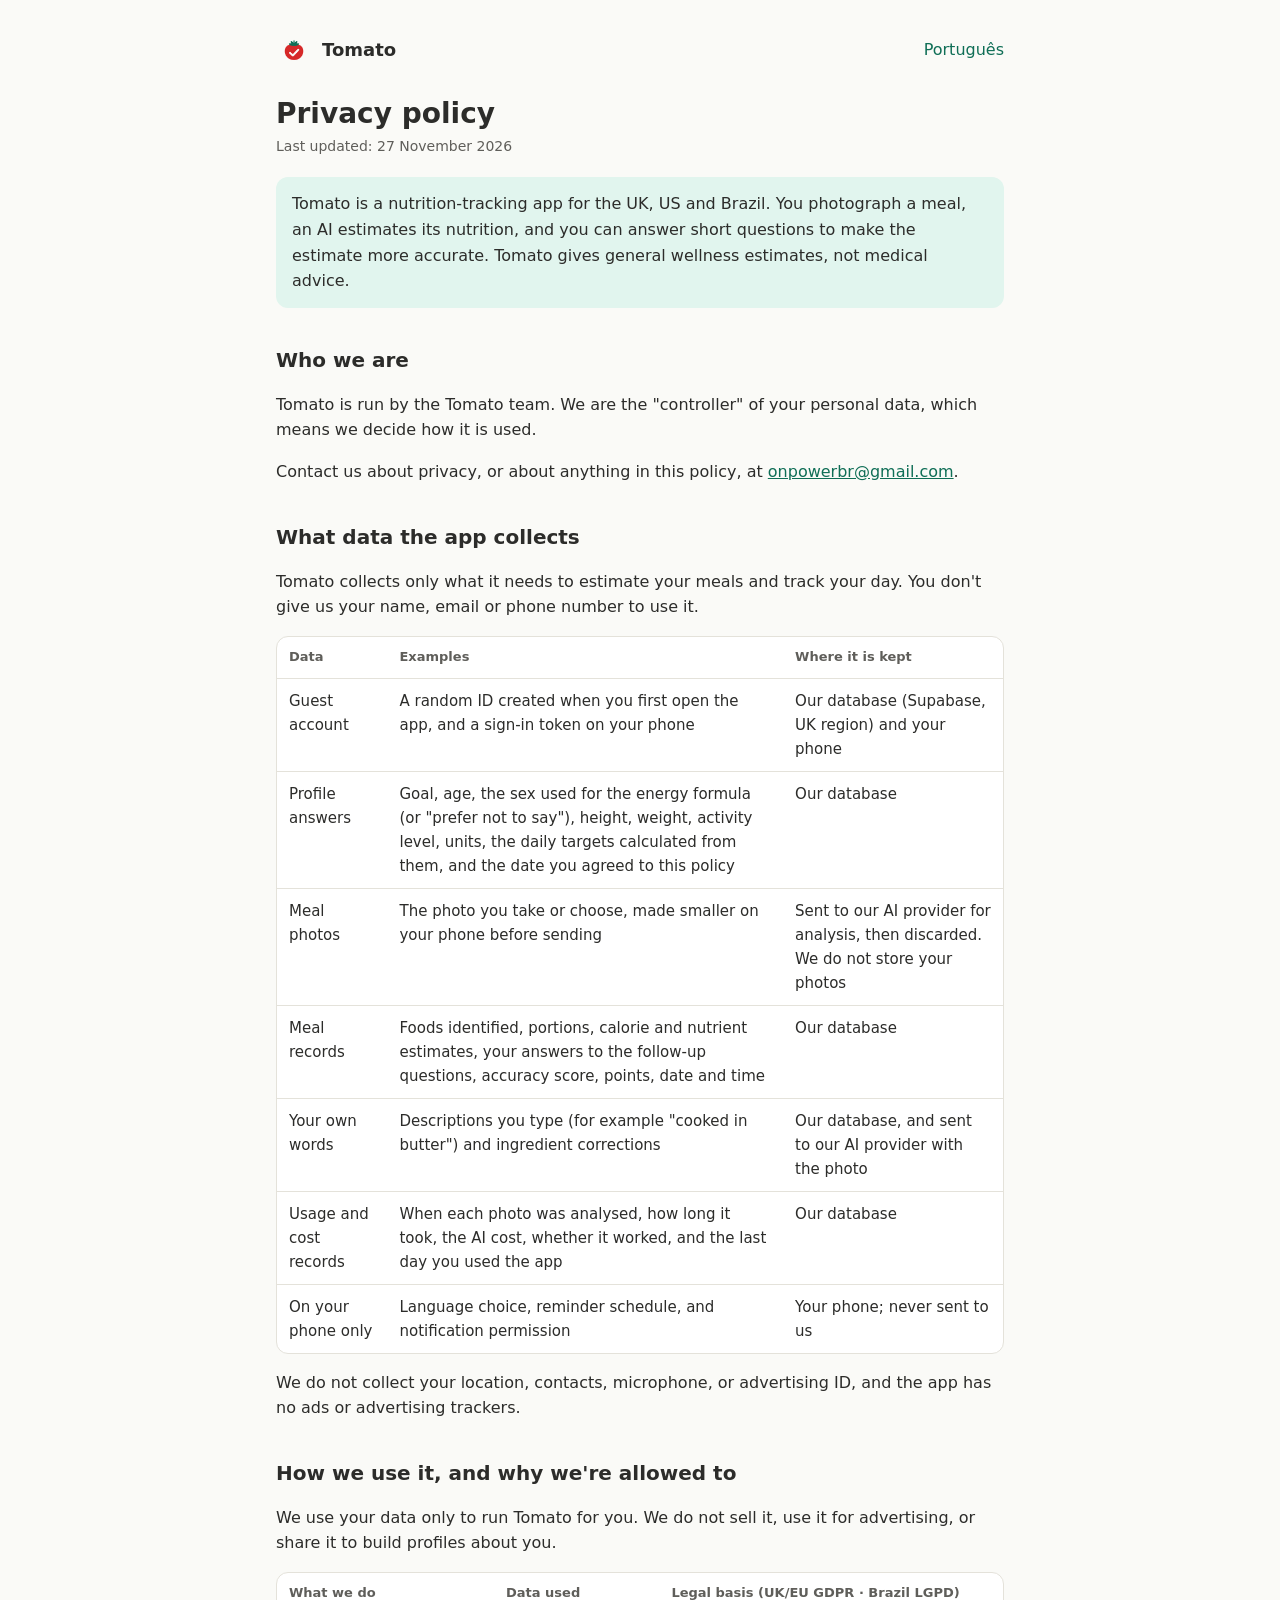
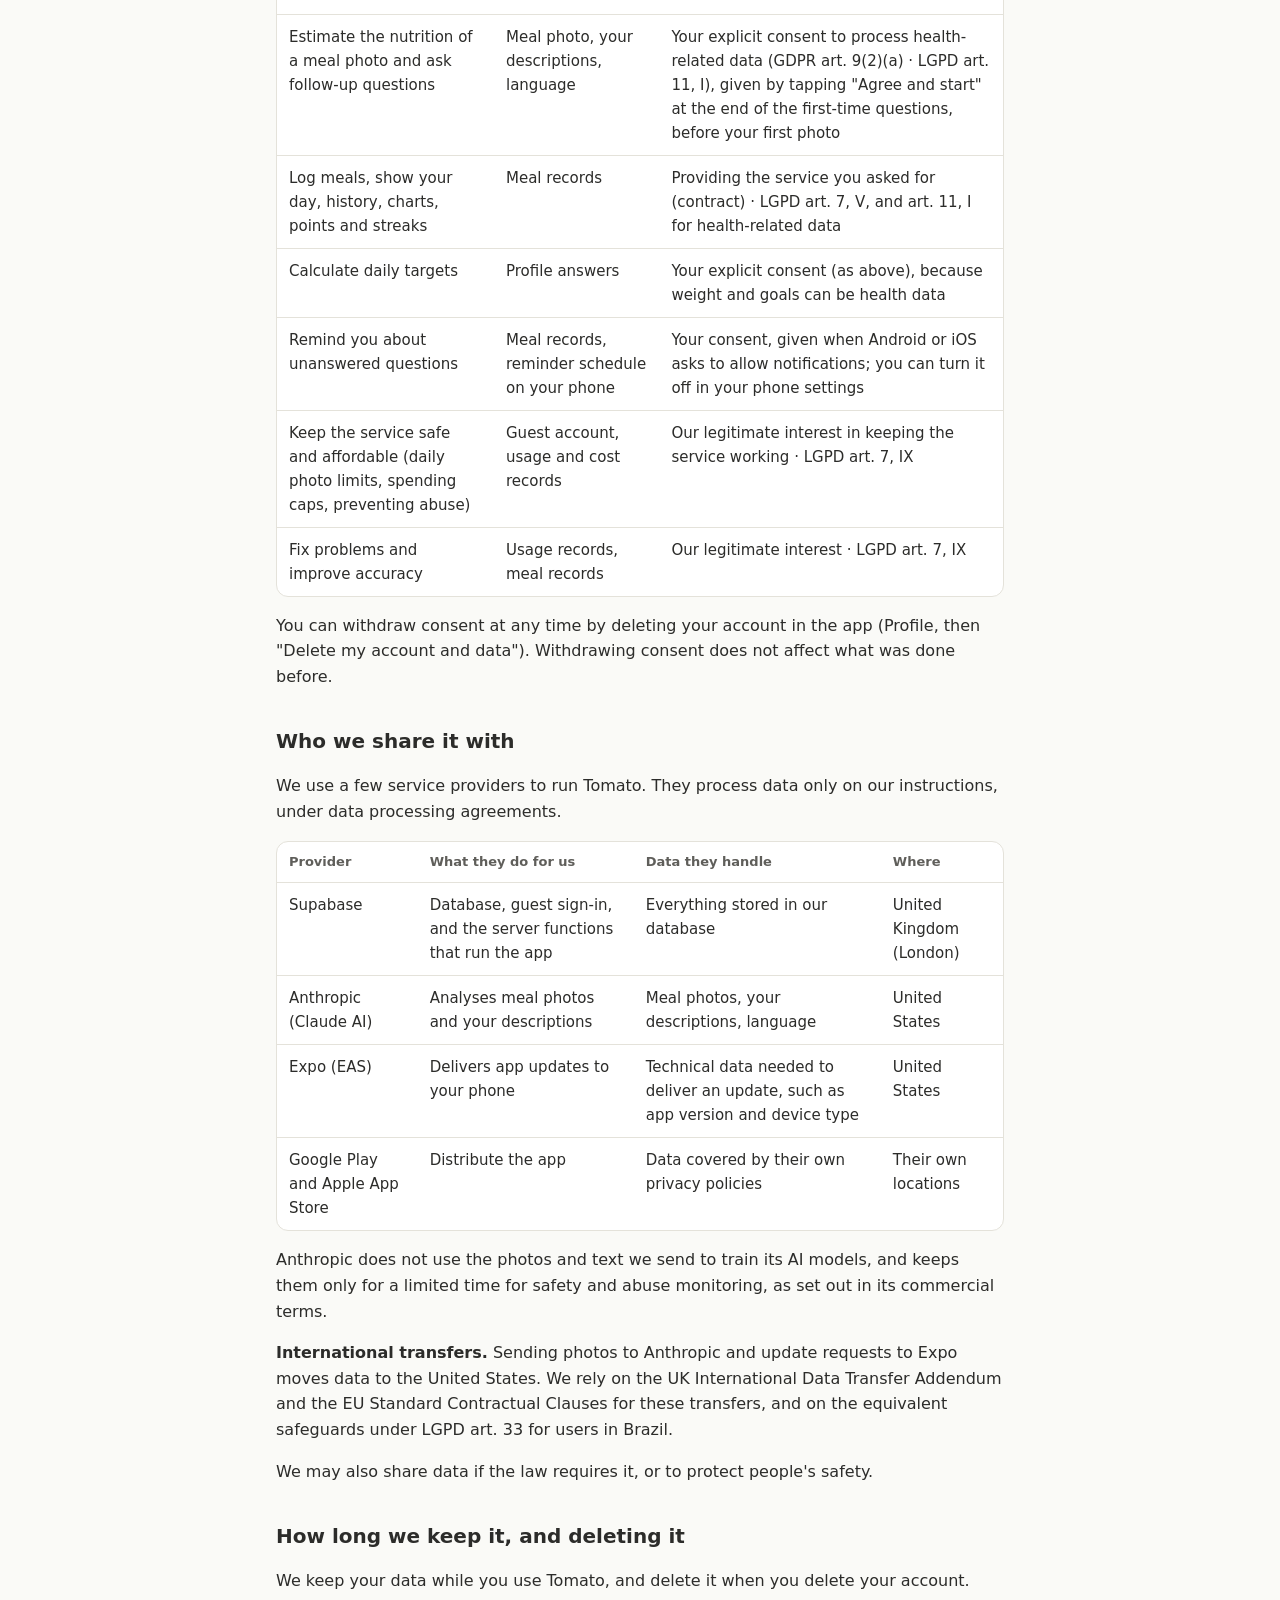
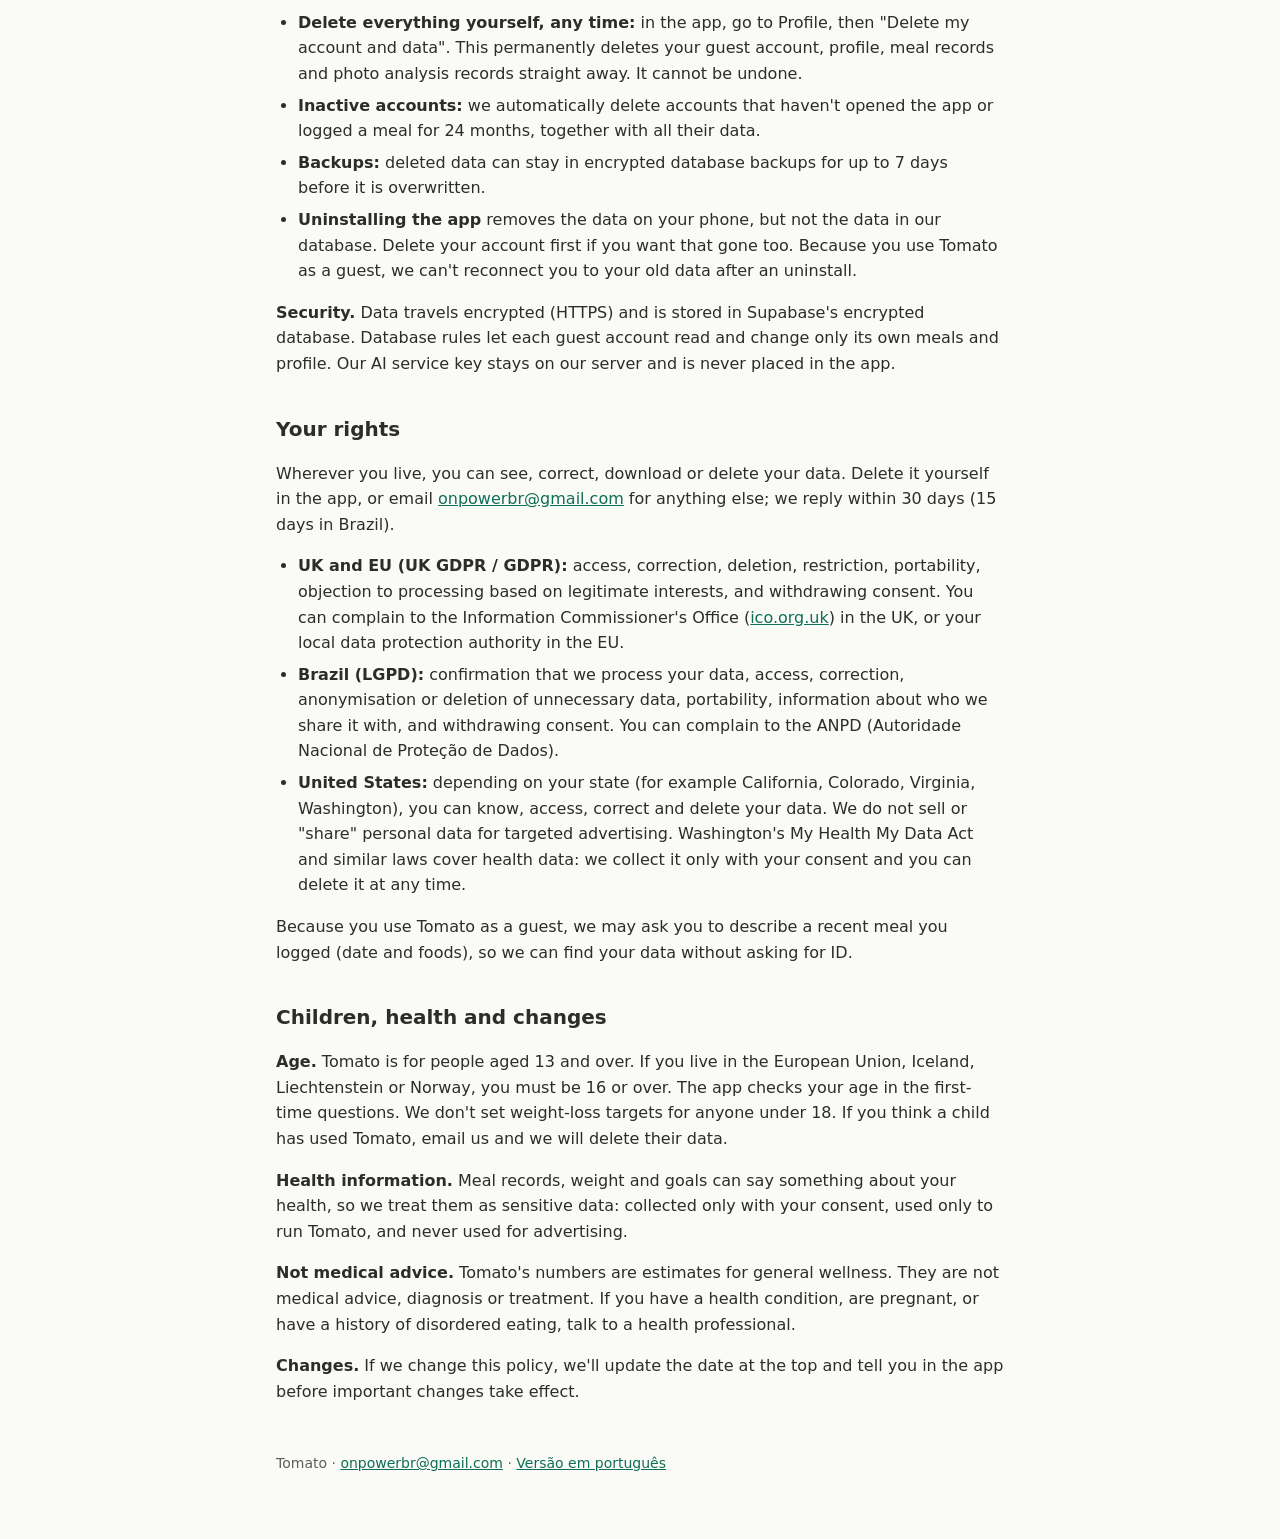
==== privacy/index.html @ 161c78fc "Publish the Tomato privacy policy (English and Brazilian Portuguese)" ====
<!doctype html>
<html lang="en">
<head>
<meta charset="utf-8">
<meta name="viewport" content="width=device-width, initial-scale=1">
<title>Tomato privacy policy</title>
<meta name="description" content="How the Tomato nutrition app collects, uses and protects your data.">
<link rel="icon" href="icon.png">
<link rel="stylesheet" href="style.css">
</head>
<body>
<main>
<header>
  <div class="brand"><img src="icon.png" alt="">Tomato</div>
  <div class="lang"><a href="pt.html" hreflang="pt-BR">Português</a></div>
</header>

<h1>Privacy policy</h1>
<p class="updated">Last updated: 27 November 2026</p>

<p class="lead">Tomato is a nutrition-tracking app for the UK, US and Brazil. You photograph a meal, an AI estimates its nutrition, and you can answer short questions to make the estimate more accurate. Tomato gives general wellness estimates, not medical advice.</p>

<h2>Who we are</h2>
<p>Tomato is run by the Tomato team. We are the "controller" of your personal data, which means we decide how it is used.</p>
<p>Contact us about privacy, or about anything in this policy, at <a href="mailto:onpowerbr@gmail.com">onpowerbr@gmail.com</a>.</p>

<h2>What data the app collects</h2>
<p>Tomato collects only what it needs to estimate your meals and track your day. You don't give us your name, email or phone number to use it.</p>
<div class="table-wrap"><table>
<thead><tr><th>Data</th><th>Examples</th><th>Where it is kept</th></tr></thead>
<tbody>
<tr><td>Guest account</td><td>A random ID created when you first open the app, and a sign-in token on your phone</td><td>Our database (Supabase, UK region) and your phone</td></tr>
<tr><td>Profile answers</td><td>Goal, age, the sex used for the energy formula (or "prefer not to say"), height, weight, activity level, units, the daily targets calculated from them, and the date you agreed to this policy</td><td>Our database</td></tr>
<tr><td>Meal photos</td><td>The photo you take or choose, made smaller on your phone before sending</td><td>Sent to our AI provider for analysis, then discarded. We do not store your photos</td></tr>
<tr><td>Meal records</td><td>Foods identified, portions, calorie and nutrient estimates, your answers to the follow-up questions, accuracy score, points, date and time</td><td>Our database</td></tr>
<tr><td>Your own words</td><td>Descriptions you type (for example "cooked in butter") and ingredient corrections</td><td>Our database, and sent to our AI provider with the photo</td></tr>
<tr><td>Usage and cost records</td><td>When each photo was analysed, how long it took, the AI cost, whether it worked, and the last day you used the app</td><td>Our database</td></tr>
<tr><td>On your phone only</td><td>Language choice, reminder schedule, and notification permission</td><td>Your phone; never sent to us</td></tr>
</tbody></table></div>
<p>We do not collect your location, contacts, microphone, or advertising ID, and the app has no ads or advertising trackers.</p>

<h2>How we use it, and why we're allowed to</h2>
<p>We use your data only to run Tomato for you. We do not sell it, use it for advertising, or share it to build profiles about you.</p>
<div class="table-wrap"><table>
<thead><tr><th>What we do</th><th>Data used</th><th>Legal basis (UK/EU GDPR · Brazil LGPD)</th></tr></thead>
<tbody>
<tr><td>Estimate the nutrition of a meal photo and ask follow-up questions</td><td>Meal photo, your descriptions, language</td><td>Your explicit consent to process health-related data (GDPR art. 9(2)(a) · LGPD art. 11, I), given by tapping "Agree and start" at the end of the first-time questions, before your first photo</td></tr>
<tr><td>Log meals, show your day, history, charts, points and streaks</td><td>Meal records</td><td>Providing the service you asked for (contract) · LGPD art. 7, V, and art. 11, I for health-related data</td></tr>
<tr><td>Calculate daily targets</td><td>Profile answers</td><td>Your explicit consent (as above), because weight and goals can be health data</td></tr>
<tr><td>Remind you about unanswered questions</td><td>Meal records, reminder schedule on your phone</td><td>Your consent, given when Android or iOS asks to allow notifications; you can turn it off in your phone settings</td></tr>
<tr><td>Keep the service safe and affordable (daily photo limits, spending caps, preventing abuse)</td><td>Guest account, usage and cost records</td><td>Our legitimate interest in keeping the service working · LGPD art. 7, IX</td></tr>
<tr><td>Fix problems and improve accuracy</td><td>Usage records, meal records</td><td>Our legitimate interest · LGPD art. 7, IX</td></tr>
</tbody></table></div>
<p>You can withdraw consent at any time by deleting your account in the app (Profile, then "Delete my account and data"). Withdrawing consent does not affect what was done before.</p>

<h2>Who we share it with</h2>
<p>We use a few service providers to run Tomato. They process data only on our instructions, under data processing agreements.</p>
<div class="table-wrap"><table>
<thead><tr><th>Provider</th><th>What they do for us</th><th>Data they handle</th><th>Where</th></tr></thead>
<tbody>
<tr><td>Supabase</td><td>Database, guest sign-in, and the server functions that run the app</td><td>Everything stored in our database</td><td>United Kingdom (London)</td></tr>
<tr><td>Anthropic (Claude AI)</td><td>Analyses meal photos and your descriptions</td><td>Meal photos, your descriptions, language</td><td>United States</td></tr>
<tr><td>Expo (EAS)</td><td>Delivers app updates to your phone</td><td>Technical data needed to deliver an update, such as app version and device type</td><td>United States</td></tr>
<tr><td>Google Play and Apple App Store</td><td>Distribute the app</td><td>Data covered by their own privacy policies</td><td>Their own locations</td></tr>
</tbody></table></div>
<p>Anthropic does not use the photos and text we send to train its AI models, and keeps them only for a limited time for safety and abuse monitoring, as set out in its commercial terms.</p>
<p><strong>International transfers.</strong> Sending photos to Anthropic and update requests to Expo moves data to the United States. We rely on the UK International Data Transfer Addendum and the EU Standard Contractual Clauses for these transfers, and on the equivalent safeguards under LGPD art. 33 for users in Brazil.</p>
<p>We may also share data if the law requires it, or to protect people's safety.</p>

<h2>How long we keep it, and deleting it</h2>
<p>We keep your data while you use Tomato, and delete it when you delete your account.</p>
<ul>
<li><strong>Delete everything yourself, any time:</strong> in the app, go to Profile, then "Delete my account and data". This permanently deletes your guest account, profile, meal records and photo analysis records straight away. It cannot be undone.</li>
<li><strong>Inactive accounts:</strong> we automatically delete accounts that haven't opened the app or logged a meal for 24 months, together with all their data.</li>
<li><strong>Backups:</strong> deleted data can stay in encrypted database backups for up to 7 days before it is overwritten.</li>
<li><strong>Uninstalling the app</strong> removes the data on your phone, but not the data in our database. Delete your account first if you want that gone too. Because you use Tomato as a guest, we can't reconnect you to your old data after an uninstall.</li>
</ul>
<p><strong>Security.</strong> Data travels encrypted (HTTPS) and is stored in Supabase's encrypted database. Database rules let each guest account read and change only its own meals and profile. Our AI service key stays on our server and is never placed in the app.</p>

<h2>Your rights</h2>
<p>Wherever you live, you can see, correct, download or delete your data. Delete it yourself in the app, or email <a href="mailto:onpowerbr@gmail.com">onpowerbr@gmail.com</a> for anything else; we reply within 30 days (15 days in Brazil).</p>
<ul>
<li><strong>UK and EU (UK GDPR / GDPR):</strong> access, correction, deletion, restriction, portability, objection to processing based on legitimate interests, and withdrawing consent. You can complain to the Information Commissioner's Office (<a href="https://ico.org.uk">ico.org.uk</a>) in the UK, or your local data protection authority in the EU.</li>
<li><strong>Brazil (LGPD):</strong> confirmation that we process your data, access, correction, anonymisation or deletion of unnecessary data, portability, information about who we share it with, and withdrawing consent. You can complain to the ANPD (Autoridade Nacional de Proteção de Dados).</li>
<li><strong>United States:</strong> depending on your state (for example California, Colorado, Virginia, Washington), you can know, access, correct and delete your data. We do not sell or "share" personal data for targeted advertising. Washington's My Health My Data Act and similar laws cover health data: we collect it only with your consent and you can delete it at any time.</li>
</ul>
<p>Because you use Tomato as a guest, we may ask you to describe a recent meal you logged (date and foods), so we can find your data without asking for ID.</p>

<h2>Children, health and changes</h2>
<p><strong>Age.</strong> Tomato is for people aged 13 and over. If you live in the European Union, Iceland, Liechtenstein or Norway, you must be 16 or over. The app checks your age in the first-time questions. We don't set weight-loss targets for anyone under 18. If you think a child has used Tomato, email us and we will delete their data.</p>
<p><strong>Health information.</strong> Meal records, weight and goals can say something about your health, so we treat them as sensitive data: collected only with your consent, used only to run Tomato, and never used for advertising.</p>
<p><strong>Not medical advice.</strong> Tomato's numbers are estimates for general wellness. They are not medical advice, diagnosis or treatment. If you have a health condition, are pregnant, or have a history of disordered eating, talk to a health professional.</p>
<p><strong>Changes.</strong> If we change this policy, we'll update the date at the top and tell you in the app before important changes take effect.</p>

<footer>Tomato · <a href="mailto:onpowerbr@gmail.com">onpowerbr@gmail.com</a> · <a href="pt.html" hreflang="pt-BR">Versão em português</a></footer>
</main>
</body>
</html>
---- privacy/style.css ----
:root {
  --green: #0f6e56;
  --green-soft: #e1f5ee;
  --text: #2c2c2a;
  --muted: #5f5e5a;
  --border: #e4e2da;
  --page: #fafaf7;
  --card: #ffffff;
}
@media (prefers-color-scheme: dark) {
  :root {
    --green: #5dcaa5;
    --green-soft: #0b3a2e;
    --text: #f1efe8;
    --muted: #b4b2a9;
    --border: #3a3936;
    --page: #1b1b19;
    --card: #232321;
  }
}
* { box-sizing: border-box; }
body {
  margin: 0;
  background: var(--page);
  color: var(--text);
  font: 16px/1.6 system-ui, -apple-system, "Segoe UI", Roboto, sans-serif;
}
main { max-width: 760px; margin: 0 auto; padding: 32px 16px 64px; }
header { display: flex; align-items: center; justify-content: space-between; gap: 12px; flex-wrap: wrap; }
.brand { display: flex; align-items: center; gap: 10px; font-weight: 600; font-size: 18px; }
.brand img { width: 36px; height: 36px; border-radius: 8px; }
.lang a { color: var(--green); text-decoration: none; font-weight: 500; }
h1 { font-size: 28px; line-height: 1.25; margin: 28px 0 4px; }
h2 { font-size: 20px; margin: 36px 0 8px; }
.updated { color: var(--muted); font-size: 14px; margin: 0 0 20px; }
.lead { background: var(--green-soft); border-radius: 12px; padding: 14px 16px; }
a { color: var(--green); }
.table-wrap { overflow-x: auto; border: 1px solid var(--border); border-radius: 12px; background: var(--card); }
table { border-collapse: collapse; width: 100%; font-size: 15px; }
th, td { text-align: left; vertical-align: top; padding: 10px 12px; border-bottom: 1px solid var(--border); }
th { font-weight: 600; color: var(--muted); font-size: 13px; }
tr:last-child td { border-bottom: 0; }
ul { padding-left: 22px; }
li { margin: 6px 0; }
footer { margin-top: 48px; color: var(--muted); font-size: 14px; }
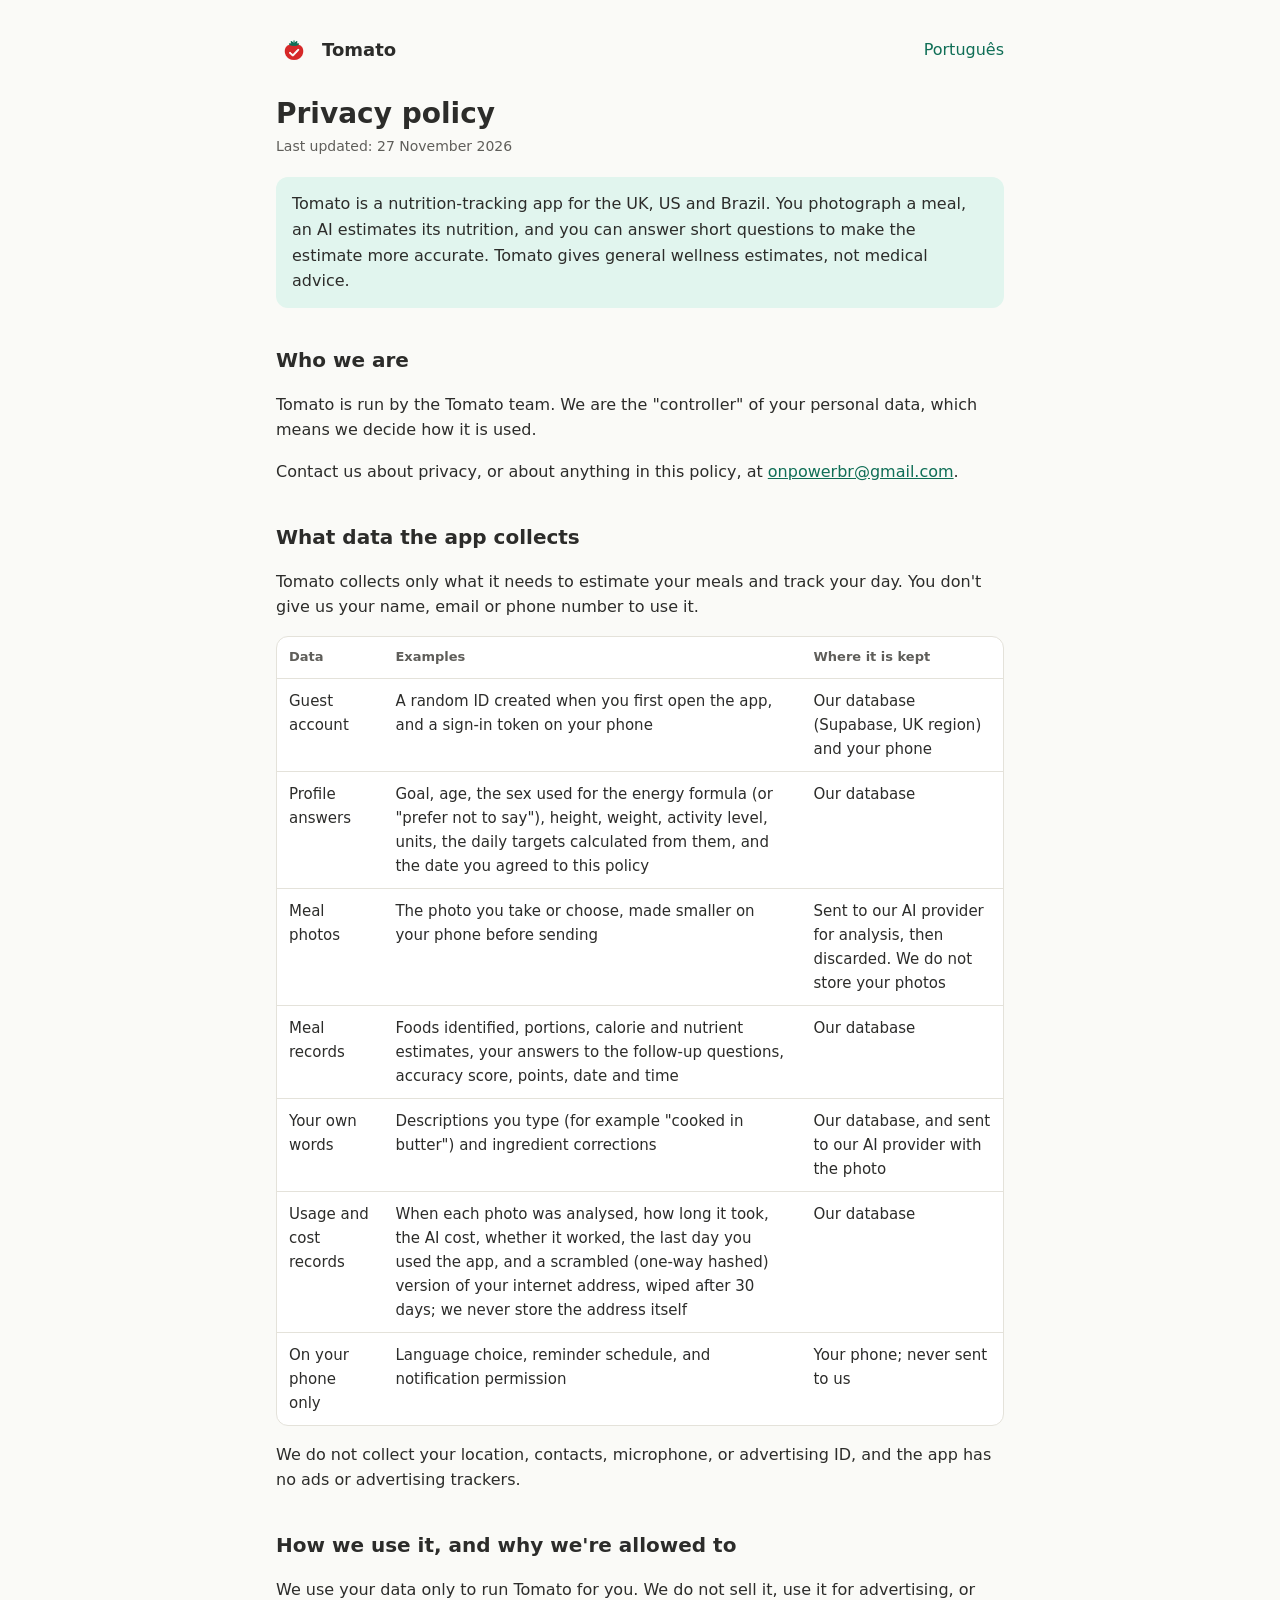
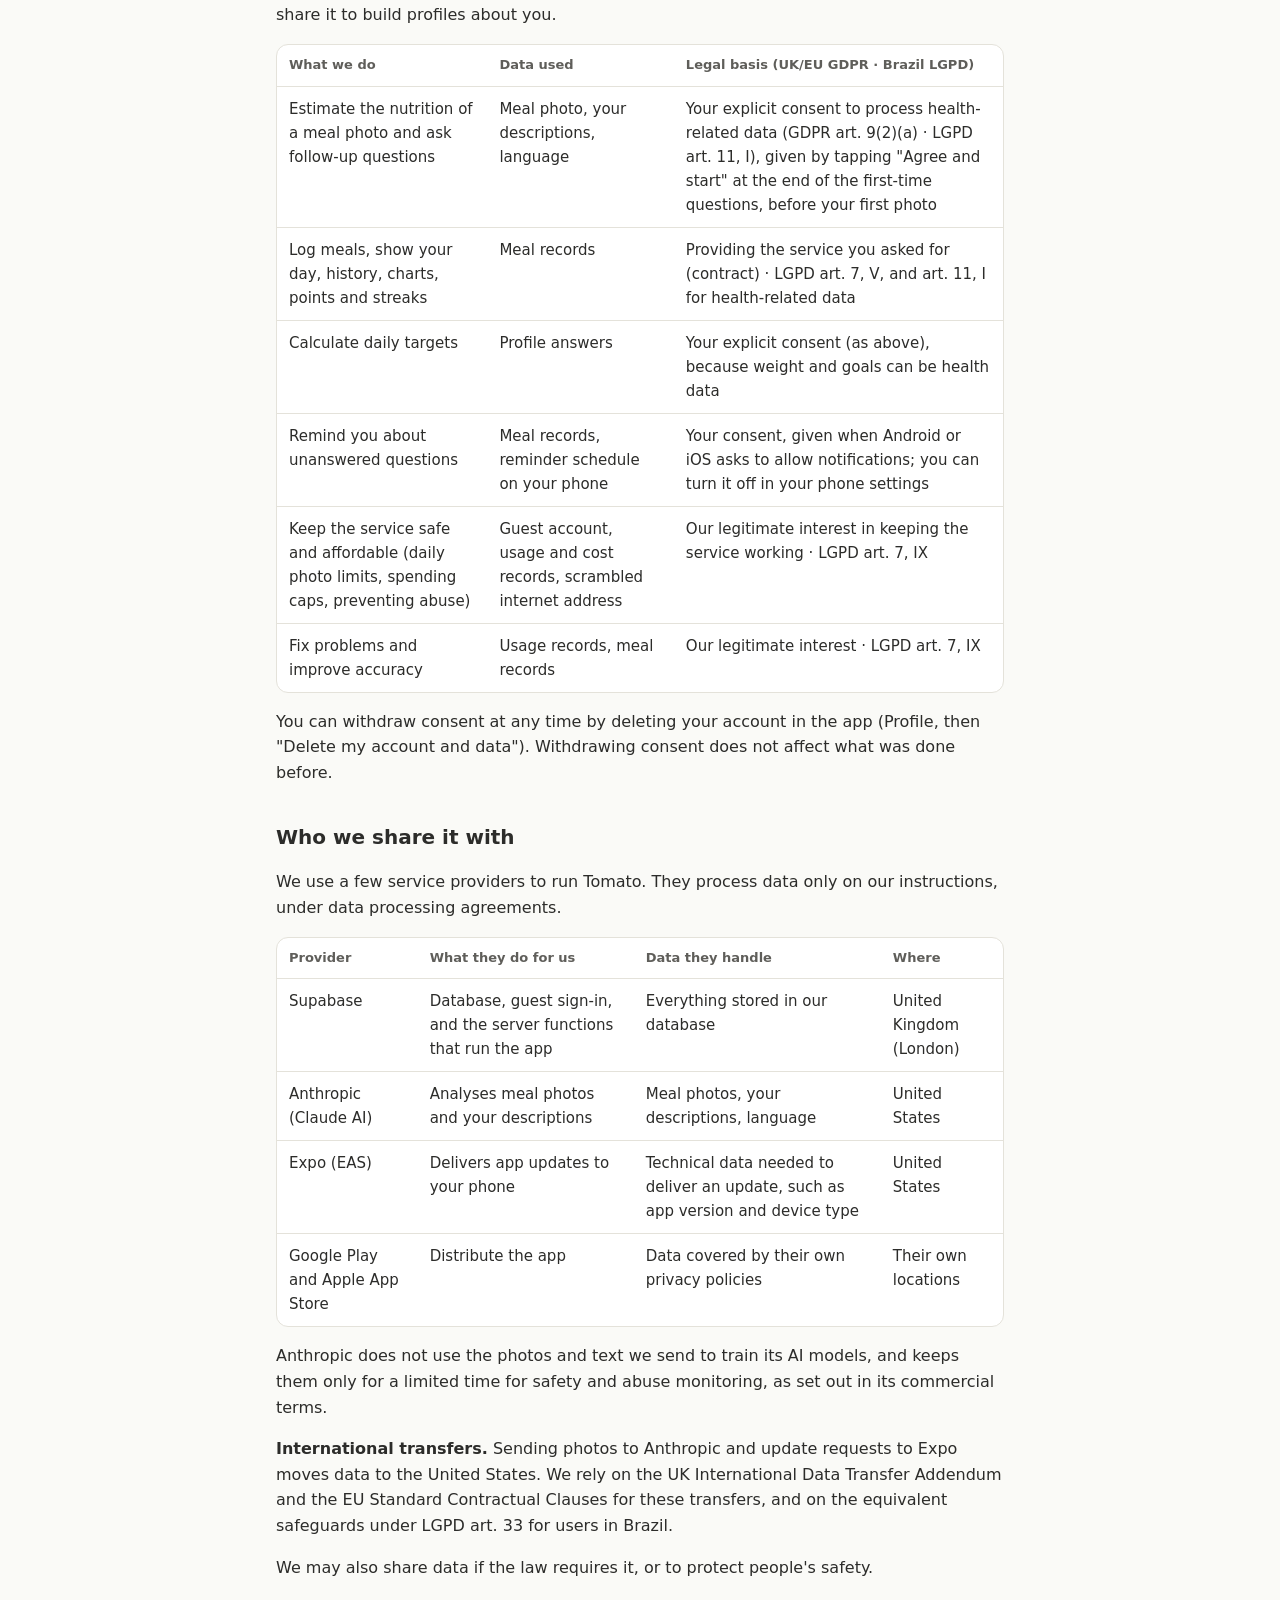
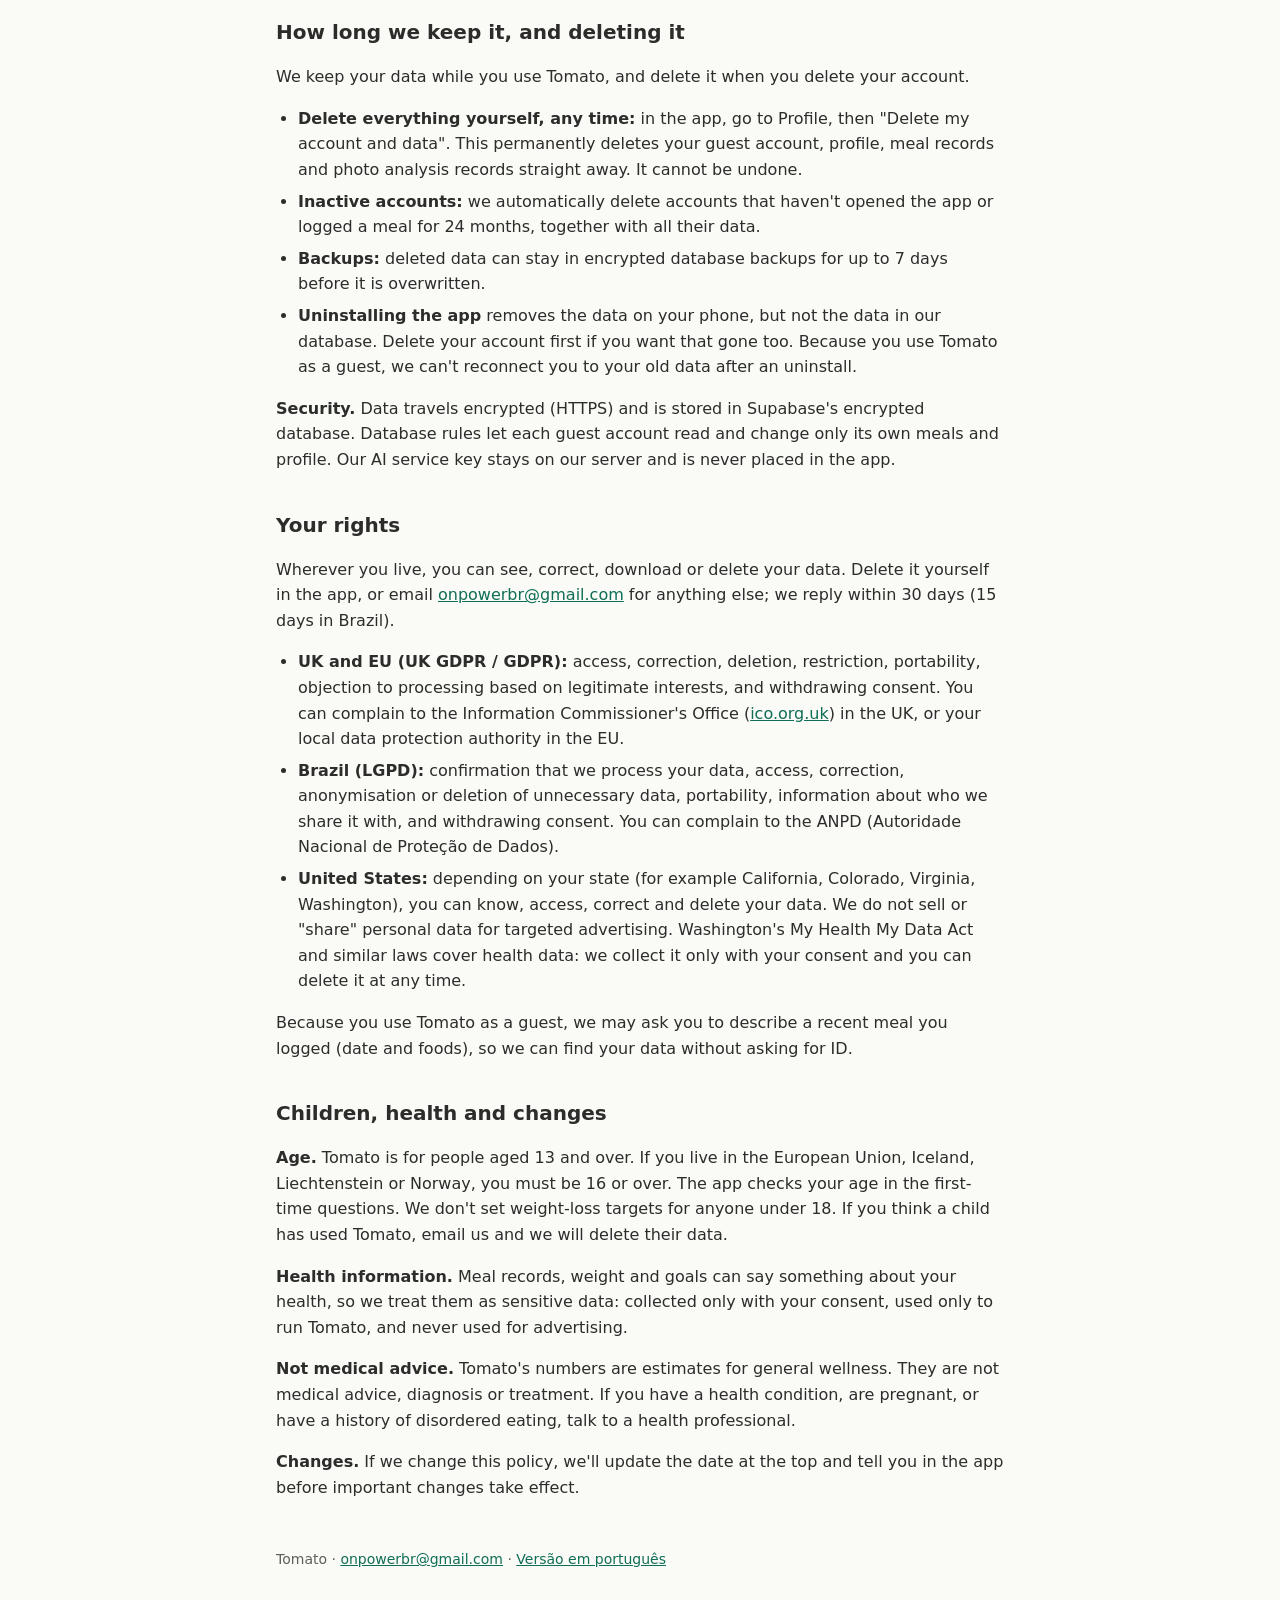
==== commit 4967bbf0: "Policy: scrambled internet address used for abuse limits, wiped after 30 days" ====
--- a/privacy/index.html
+++ b/privacy/index.html
@@ -34,7 +34,7 @@
 <tr><td>Meal photos</td><td>The photo you take or choose, made smaller on your phone before sending</td><td>Sent to our AI provider for analysis, then discarded. We do not store your photos</td></tr>
 <tr><td>Meal records</td><td>Foods identified, portions, calorie and nutrient estimates, your answers to the follow-up questions, accuracy score, points, date and time</td><td>Our database</td></tr>
 <tr><td>Your own words</td><td>Descriptions you type (for example "cooked in butter") and ingredient corrections</td><td>Our database, and sent to our AI provider with the photo</td></tr>
-<tr><td>Usage and cost records</td><td>When each photo was analysed, how long it took, the AI cost, whether it worked, and the last day you used the app</td><td>Our database</td></tr>
+<tr><td>Usage and cost records</td><td>When each photo was analysed, how long it took, the AI cost, whether it worked, the last day you used the app, and a scrambled (one-way hashed) version of your internet address, wiped after 30 days; we never store the address itself</td><td>Our database</td></tr>
 <tr><td>On your phone only</td><td>Language choice, reminder schedule, and notification permission</td><td>Your phone; never sent to us</td></tr>
 </tbody></table></div>
 <p>We do not collect your location, contacts, microphone, or advertising ID, and the app has no ads or advertising trackers.</p>
@@ -48,7 +48,7 @@
 <tr><td>Log meals, show your day, history, charts, points and streaks</td><td>Meal records</td><td>Providing the service you asked for (contract) · LGPD art. 7, V, and art. 11, I for health-related data</td></tr>
 <tr><td>Calculate daily targets</td><td>Profile answers</td><td>Your explicit consent (as above), because weight and goals can be health data</td></tr>
 <tr><td>Remind you about unanswered questions</td><td>Meal records, reminder schedule on your phone</td><td>Your consent, given when Android or iOS asks to allow notifications; you can turn it off in your phone settings</td></tr>
-<tr><td>Keep the service safe and affordable (daily photo limits, spending caps, preventing abuse)</td><td>Guest account, usage and cost records</td><td>Our legitimate interest in keeping the service working · LGPD art. 7, IX</td></tr>
+<tr><td>Keep the service safe and affordable (daily photo limits, spending caps, preventing abuse)</td><td>Guest account, usage and cost records, scrambled internet address</td><td>Our legitimate interest in keeping the service working · LGPD art. 7, IX</td></tr>
 <tr><td>Fix problems and improve accuracy</td><td>Usage records, meal records</td><td>Our legitimate interest · LGPD art. 7, IX</td></tr>
 </tbody></table></div>
 <p>You can withdraw consent at any time by deleting your account in the app (Profile, then "Delete my account and data"). Withdrawing consent does not affect what was done before.</p>
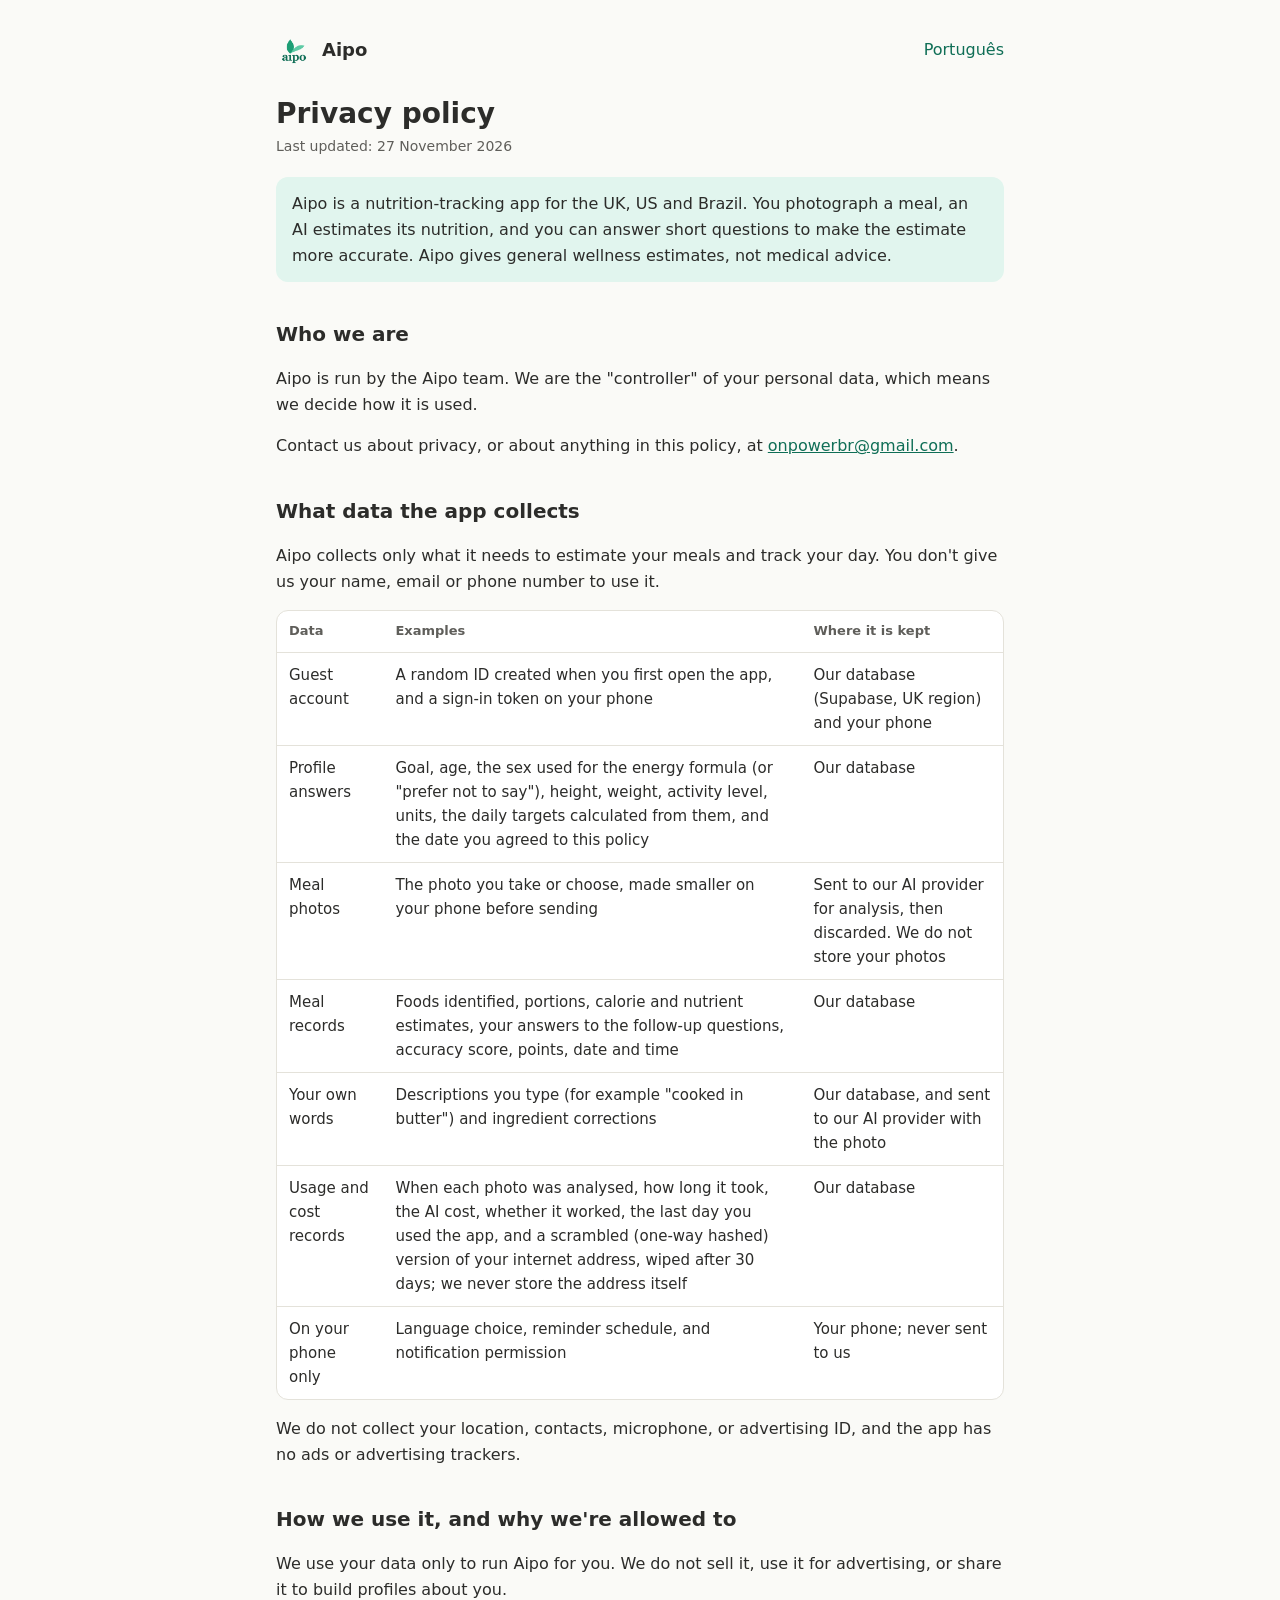
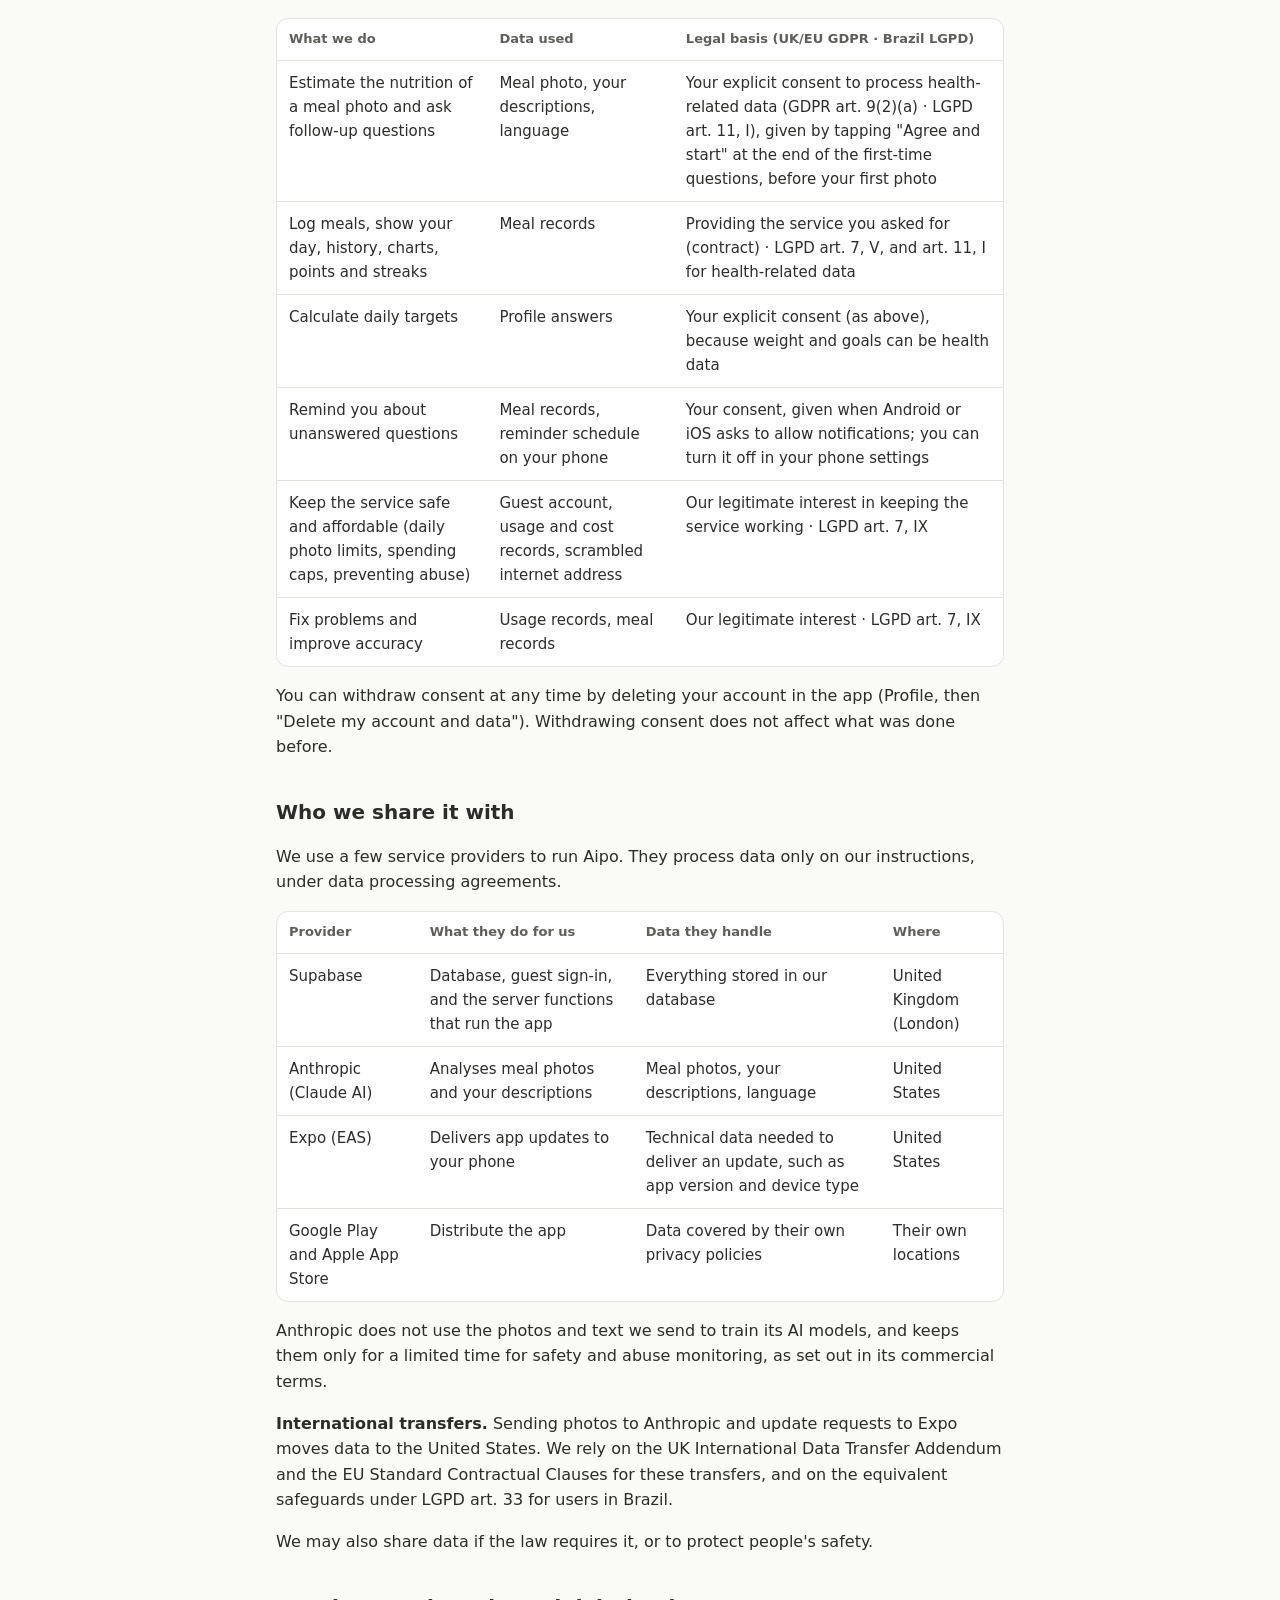
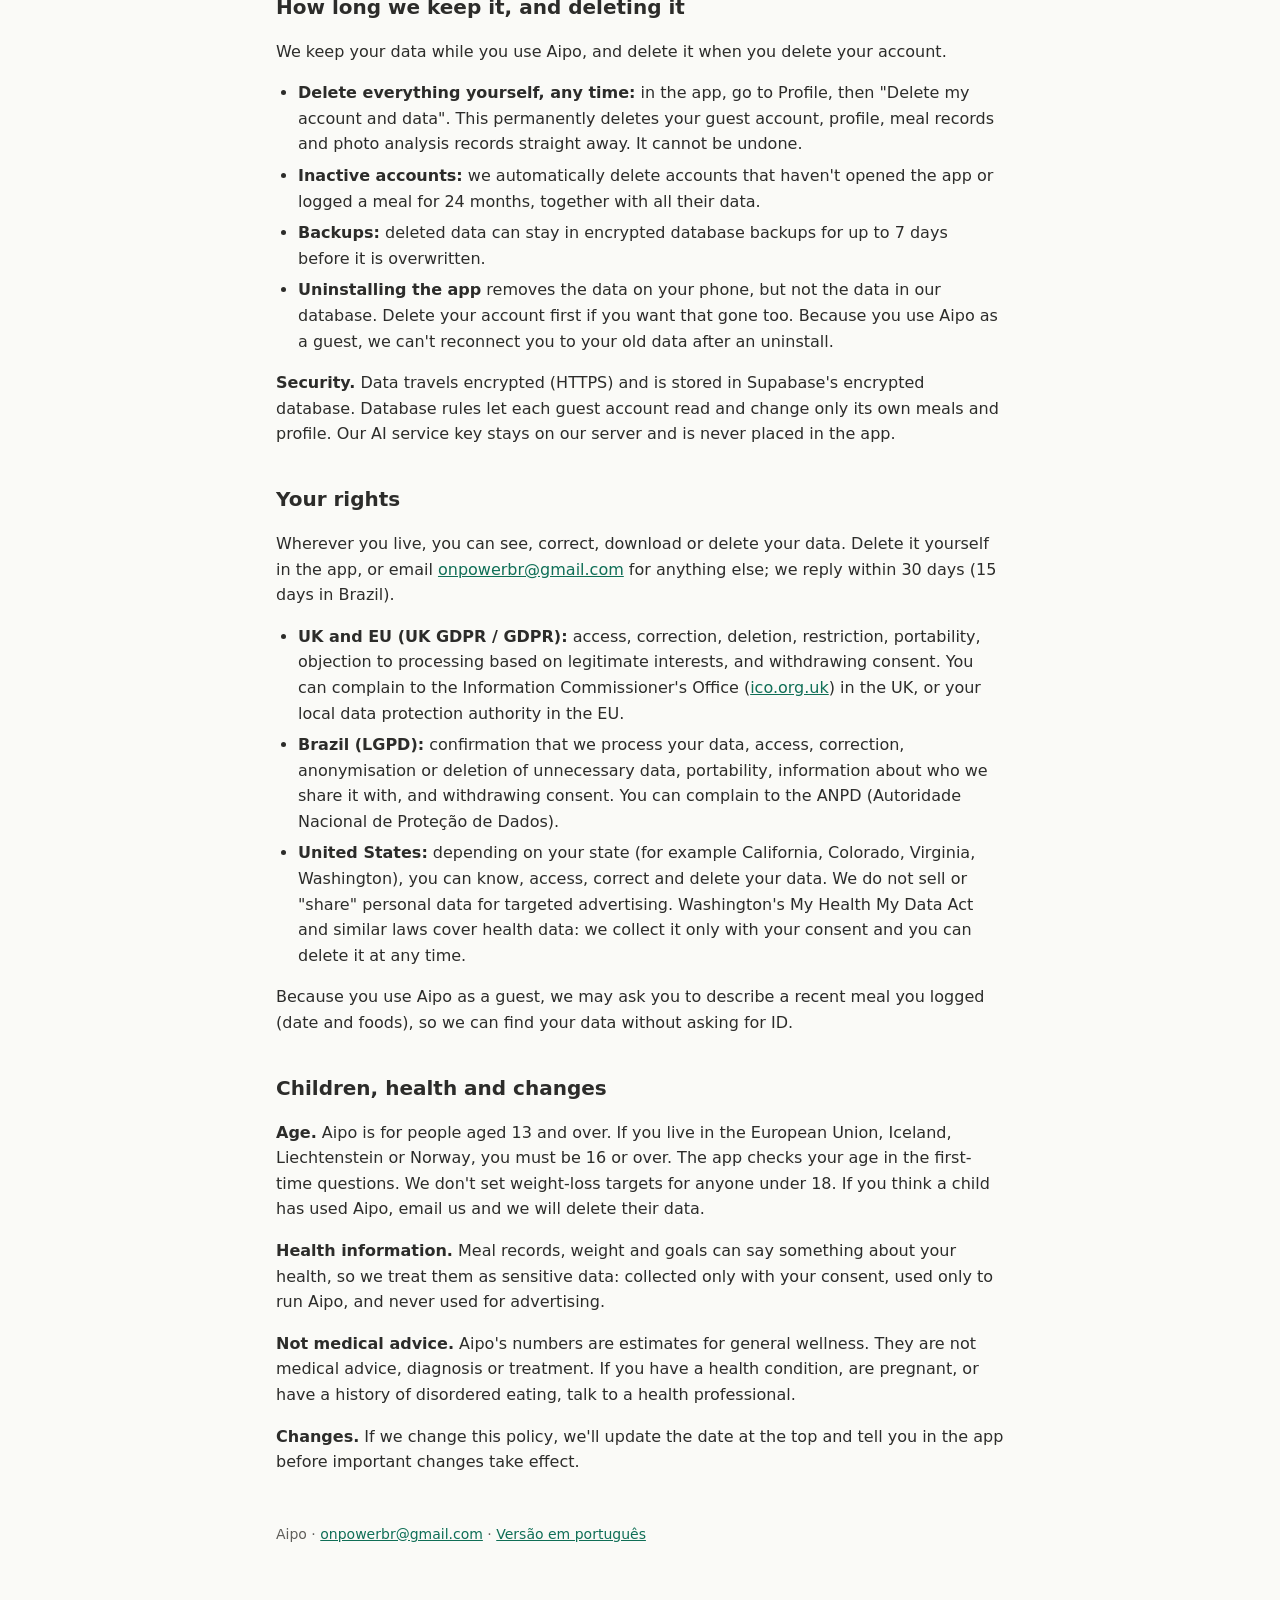
==== commit 32857d76: "Rename to Aipo: name, team, icon and address" ====
--- a/privacy/index.html
+++ b/privacy/index.html
@@ -3,29 +3,29 @@
 <head>
 <meta charset="utf-8">
 <meta name="viewport" content="width=device-width, initial-scale=1">
-<title>Tomato privacy policy</title>
-<meta name="description" content="How the Tomato nutrition app collects, uses and protects your data.">
+<title>Aipo privacy policy</title>
+<meta name="description" content="How the Aipo nutrition app collects, uses and protects your data.">
 <link rel="icon" href="icon.png">
 <link rel="stylesheet" href="style.css">
 </head>
 <body>
 <main>
 <header>
-  <div class="brand"><img src="icon.png" alt="">Tomato</div>
+  <div class="brand"><img src="icon.png" alt="">Aipo</div>
   <div class="lang"><a href="pt.html" hreflang="pt-BR">Português</a></div>
 </header>
 
 <h1>Privacy policy</h1>
 <p class="updated">Last updated: 27 November 2026</p>
 
-<p class="lead">Tomato is a nutrition-tracking app for the UK, US and Brazil. You photograph a meal, an AI estimates its nutrition, and you can answer short questions to make the estimate more accurate. Tomato gives general wellness estimates, not medical advice.</p>
+<p class="lead">Aipo is a nutrition-tracking app for the UK, US and Brazil. You photograph a meal, an AI estimates its nutrition, and you can answer short questions to make the estimate more accurate. Aipo gives general wellness estimates, not medical advice.</p>
 
 <h2>Who we are</h2>
-<p>Tomato is run by the Tomato team. We are the "controller" of your personal data, which means we decide how it is used.</p>
+<p>Aipo is run by the Aipo team. We are the "controller" of your personal data, which means we decide how it is used.</p>
 <p>Contact us about privacy, or about anything in this policy, at <a href="mailto:onpowerbr@gmail.com">onpowerbr@gmail.com</a>.</p>
 
 <h2>What data the app collects</h2>
-<p>Tomato collects only what it needs to estimate your meals and track your day. You don't give us your name, email or phone number to use it.</p>
+<p>Aipo collects only what it needs to estimate your meals and track your day. You don't give us your name, email or phone number to use it.</p>
 <div class="table-wrap"><table>
 <thead><tr><th>Data</th><th>Examples</th><th>Where it is kept</th></tr></thead>
 <tbody>
@@ -40,7 +40,7 @@
 <p>We do not collect your location, contacts, microphone, or advertising ID, and the app has no ads or advertising trackers.</p>
 
 <h2>How we use it, and why we're allowed to</h2>
-<p>We use your data only to run Tomato for you. We do not sell it, use it for advertising, or share it to build profiles about you.</p>
+<p>We use your data only to run Aipo for you. We do not sell it, use it for advertising, or share it to build profiles about you.</p>
 <div class="table-wrap"><table>
 <thead><tr><th>What we do</th><th>Data used</th><th>Legal basis (UK/EU GDPR · Brazil LGPD)</th></tr></thead>
 <tbody>
@@ -54,7 +54,7 @@
 <p>You can withdraw consent at any time by deleting your account in the app (Profile, then "Delete my account and data"). Withdrawing consent does not affect what was done before.</p>
 
 <h2>Who we share it with</h2>
-<p>We use a few service providers to run Tomato. They process data only on our instructions, under data processing agreements.</p>
+<p>We use a few service providers to run Aipo. They process data only on our instructions, under data processing agreements.</p>
 <div class="table-wrap"><table>
 <thead><tr><th>Provider</th><th>What they do for us</th><th>Data they handle</th><th>Where</th></tr></thead>
 <tbody>
@@ -68,12 +68,12 @@
 <p>We may also share data if the law requires it, or to protect people's safety.</p>
 
 <h2>How long we keep it, and deleting it</h2>
-<p>We keep your data while you use Tomato, and delete it when you delete your account.</p>
+<p>We keep your data while you use Aipo, and delete it when you delete your account.</p>
 <ul>
 <li><strong>Delete everything yourself, any time:</strong> in the app, go to Profile, then "Delete my account and data". This permanently deletes your guest account, profile, meal records and photo analysis records straight away. It cannot be undone.</li>
 <li><strong>Inactive accounts:</strong> we automatically delete accounts that haven't opened the app or logged a meal for 24 months, together with all their data.</li>
 <li><strong>Backups:</strong> deleted data can stay in encrypted database backups for up to 7 days before it is overwritten.</li>
-<li><strong>Uninstalling the app</strong> removes the data on your phone, but not the data in our database. Delete your account first if you want that gone too. Because you use Tomato as a guest, we can't reconnect you to your old data after an uninstall.</li>
+<li><strong>Uninstalling the app</strong> removes the data on your phone, but not the data in our database. Delete your account first if you want that gone too. Because you use Aipo as a guest, we can't reconnect you to your old data after an uninstall.</li>
 </ul>
 <p><strong>Security.</strong> Data travels encrypted (HTTPS) and is stored in Supabase's encrypted database. Database rules let each guest account read and change only its own meals and profile. Our AI service key stays on our server and is never placed in the app.</p>
 
@@ -84,15 +84,15 @@
 <li><strong>Brazil (LGPD):</strong> confirmation that we process your data, access, correction, anonymisation or deletion of unnecessary data, portability, information about who we share it with, and withdrawing consent. You can complain to the ANPD (Autoridade Nacional de Proteção de Dados).</li>
 <li><strong>United States:</strong> depending on your state (for example California, Colorado, Virginia, Washington), you can know, access, correct and delete your data. We do not sell or "share" personal data for targeted advertising. Washington's My Health My Data Act and similar laws cover health data: we collect it only with your consent and you can delete it at any time.</li>
 </ul>
-<p>Because you use Tomato as a guest, we may ask you to describe a recent meal you logged (date and foods), so we can find your data without asking for ID.</p>
+<p>Because you use Aipo as a guest, we may ask you to describe a recent meal you logged (date and foods), so we can find your data without asking for ID.</p>
 
 <h2>Children, health and changes</h2>
-<p><strong>Age.</strong> Tomato is for people aged 13 and over. If you live in the European Union, Iceland, Liechtenstein or Norway, you must be 16 or over. The app checks your age in the first-time questions. We don't set weight-loss targets for anyone under 18. If you think a child has used Tomato, email us and we will delete their data.</p>
-<p><strong>Health information.</strong> Meal records, weight and goals can say something about your health, so we treat them as sensitive data: collected only with your consent, used only to run Tomato, and never used for advertising.</p>
-<p><strong>Not medical advice.</strong> Tomato's numbers are estimates for general wellness. They are not medical advice, diagnosis or treatment. If you have a health condition, are pregnant, or have a history of disordered eating, talk to a health professional.</p>
+<p><strong>Age.</strong> Aipo is for people aged 13 and over. If you live in the European Union, Iceland, Liechtenstein or Norway, you must be 16 or over. The app checks your age in the first-time questions. We don't set weight-loss targets for anyone under 18. If you think a child has used Aipo, email us and we will delete their data.</p>
+<p><strong>Health information.</strong> Meal records, weight and goals can say something about your health, so we treat them as sensitive data: collected only with your consent, used only to run Aipo, and never used for advertising.</p>
+<p><strong>Not medical advice.</strong> Aipo's numbers are estimates for general wellness. They are not medical advice, diagnosis or treatment. If you have a health condition, are pregnant, or have a history of disordered eating, talk to a health professional.</p>
 <p><strong>Changes.</strong> If we change this policy, we'll update the date at the top and tell you in the app before important changes take effect.</p>
 
-<footer>Tomato · <a href="mailto:onpowerbr@gmail.com">onpowerbr@gmail.com</a> · <a href="pt.html" hreflang="pt-BR">Versão em português</a></footer>
+<footer>Aipo · <a href="mailto:onpowerbr@gmail.com">onpowerbr@gmail.com</a> · <a href="pt.html" hreflang="pt-BR">Versão em português</a></footer>
 </main>
 </body>
 </html>
